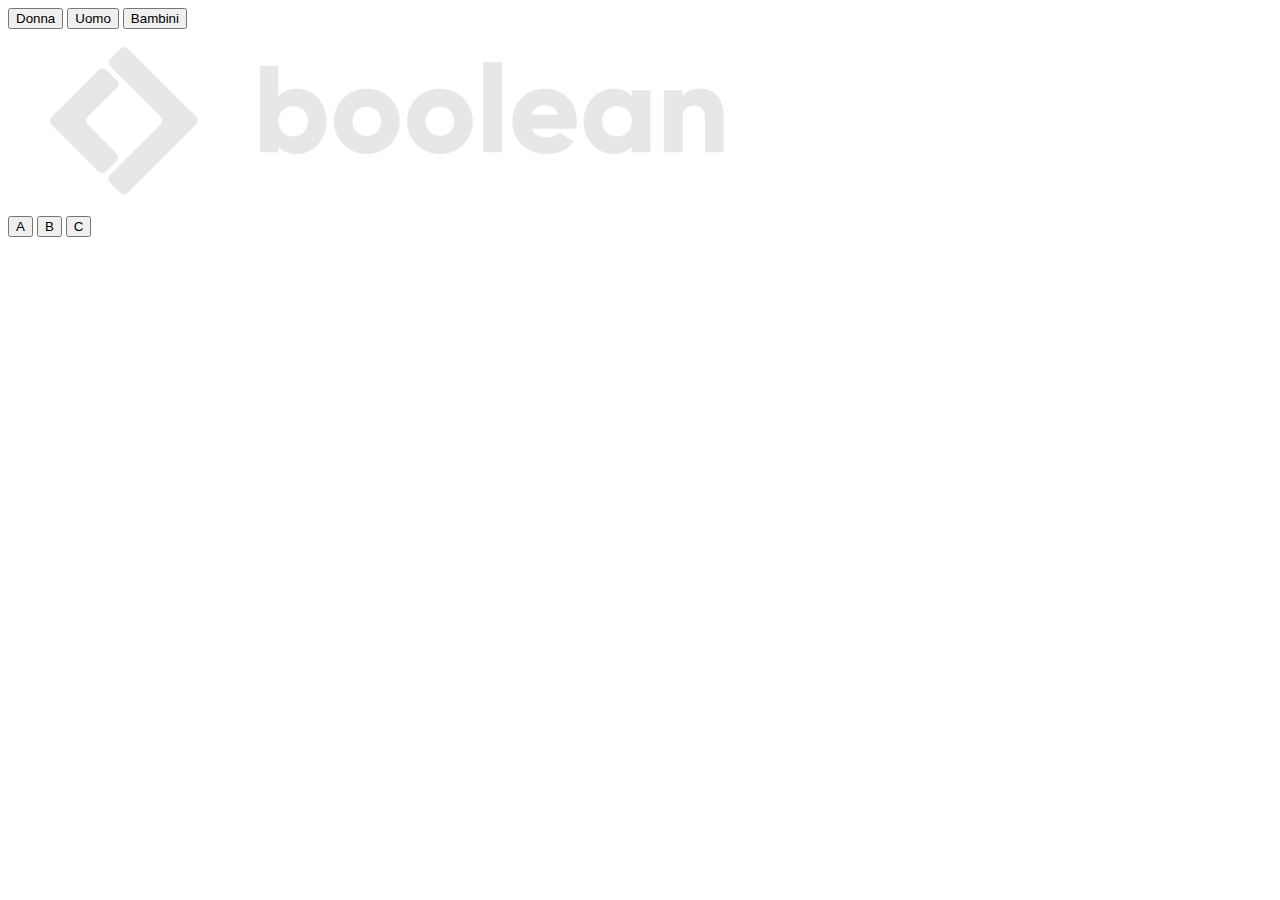
==== index.html @ 83ce1f0e "NEW REPO + FEAT header added" ====
<!DOCTYPE html>
<html lang="en">
<head>
    <meta charset="UTF-8">
    <meta http-equiv="X-UA-Compatible" content="IE=edge">
    <meta name="viewport" content="width=device-width, initial-scale=1.0">
    <title>Boolando</title>
</head>

<body>
    
    <header class="navbar fix">

        <div class="container1">

            <div class="row row-cols-3">

                <div class="col1 flex">

                    <button class="gender-button">Donna</button>
                    <button class="gender-button">Uomo</button>
                    <button class="gender-button">Bambini</button>

                </div>

                <div class="col2 flex">

                    <figure>
                        <img src="./img/img-webp/boolean-logo.png" alt="logo boolean">
                    </figure>

                </div>

                <div class="col3 flex">

                    <button class="icon-button">A</button>
                    <button class="icon-button">B</button>
                    <button class="icon-button">C</button>

                </div>

            </div>

        </div>

    </header>

    <main></main>

    <footer></footer>

</body>

</html>
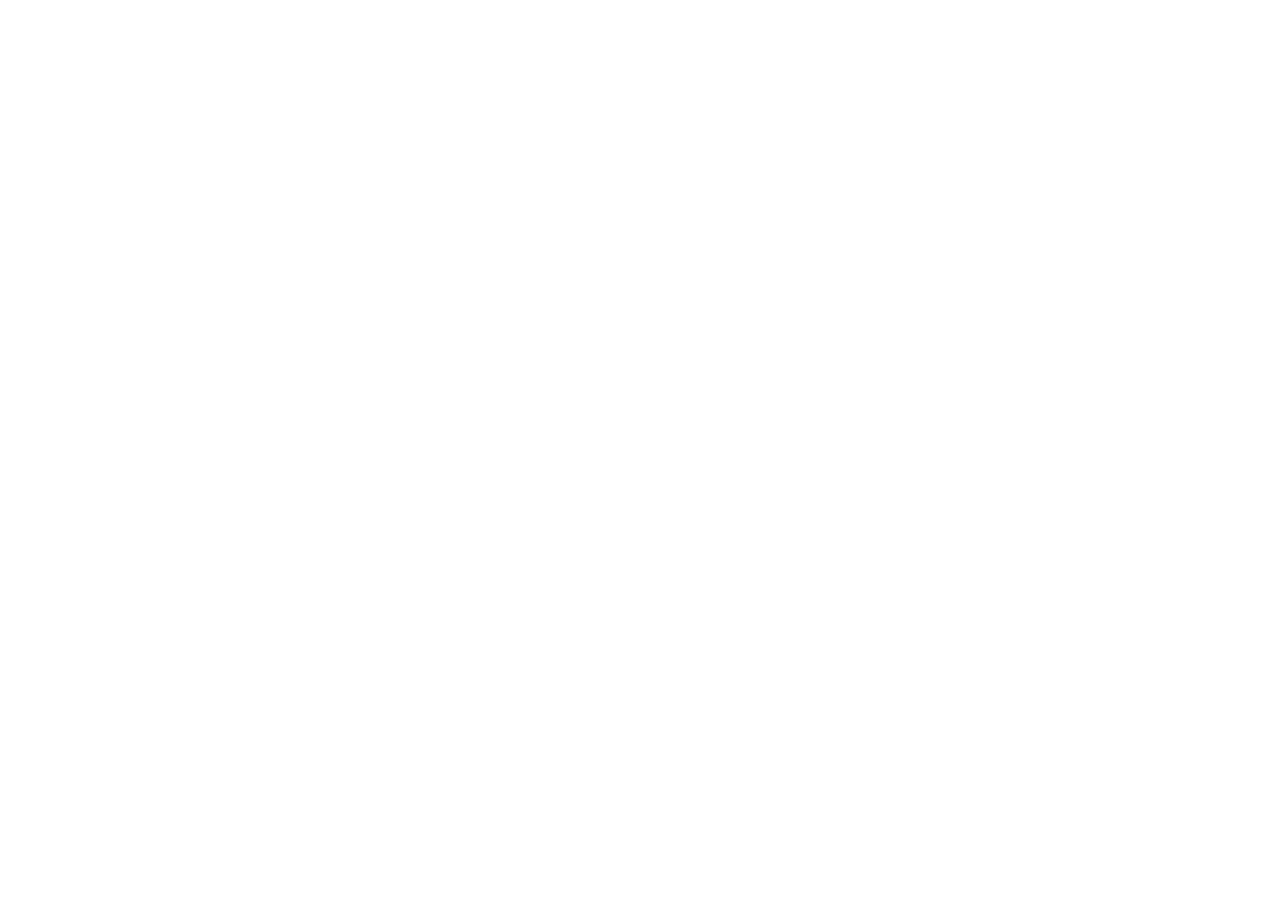
==== commit 7a74d8bb: "DEBUG navbar debug failed (waiting for ticket)" ====
--- a/index.html
+++ b/index.html
@@ -5,13 +5,14 @@
     <meta http-equiv="X-UA-Compatible" content="IE=edge">
     <meta name="viewport" content="width=device-width, initial-scale=1.0">
     <title>Boolando</title>
+    <link rel="stylesheet" href="./css/style.css">
 </head>
 
 <body>
     
     <header class="navbar fix">
 
-        <div class="container1">
+        <!-- <div class="container1">
 
             <div class="row row-cols-3">
 
@@ -25,7 +26,7 @@
 
                 <div class="col2 flex">
 
-                    <figure>
+                    <figure class="logo">
                         <img src="./img/img-webp/boolean-logo.png" alt="logo boolean">
                     </figure>
 
@@ -41,11 +42,13 @@
 
             </div>
 
-        </div>
+        </div> -->
 
     </header>
 
-    <main></main>
+    <main>
+
+    </main>
 
     <footer></footer>
 
--- a/css/style.css
+++ b/css/style.css
@@ -0,0 +1,15 @@
+* {
+    margin: 0 auto;
+    padding: 0;
+    box-sizing: border-box;
+}
+
+.navbar {
+    min-height: 10vh;
+    background-color: orangered;
+    position: fixed;
+    top: 0;
+}
+
+
+
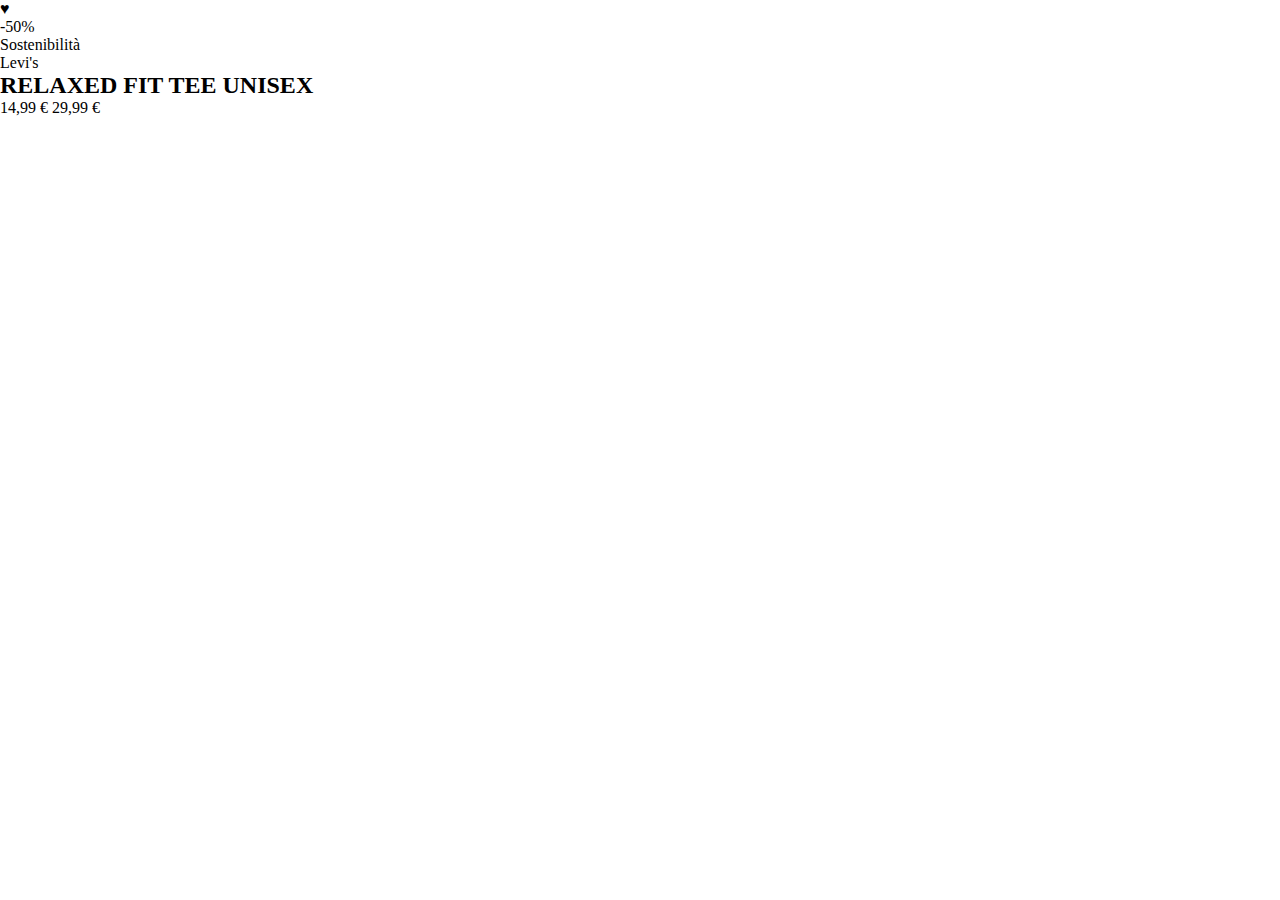
==== commit 02750ede: "FEAT base chart added to products section" ====
--- a/index.html
+++ b/index.html
@@ -10,11 +10,11 @@
 
 <body>
     
-    <header class="navbar fix">
+    <header class="navbar">
 
         <!-- <div class="container1">
 
-            <div class="row row-cols-3">
+            <div class="row row-cols-3a">
 
                 <div class="col1 flex">
 
@@ -48,6 +48,54 @@
 
     <main>
 
+        <section class="products">
+
+            <div class="container1">
+
+                <div class="row row-cols-3b flex">
+
+                    <div class="col1">
+
+                        <div class="card">
+
+                            <div class="product-img">
+
+                                <div class="like">
+                                    &hearts;
+                                </div>
+
+                                <div class="product-info">
+
+                                    <div class="discount">-50%</div>
+
+                                    <div class="sustainable">Sostenibilità</div>
+                                    
+                                </div>
+
+                            </div>
+
+                            <div class="product-desc">
+
+                                <span class="brand">Levi's</span>
+
+                                <h2 class="product-title">RELAXED FIT TEE UNISEX</h2>
+
+                                <data class="price">14,99 &euro;</data>
+
+                                <data class="original-price">29,99 &euro;</data>
+
+                            </div>
+
+                        </div>
+
+                    </div>
+                    
+                </div>
+
+            </div>
+
+        </section>
+
     </main>
 
     <footer></footer>
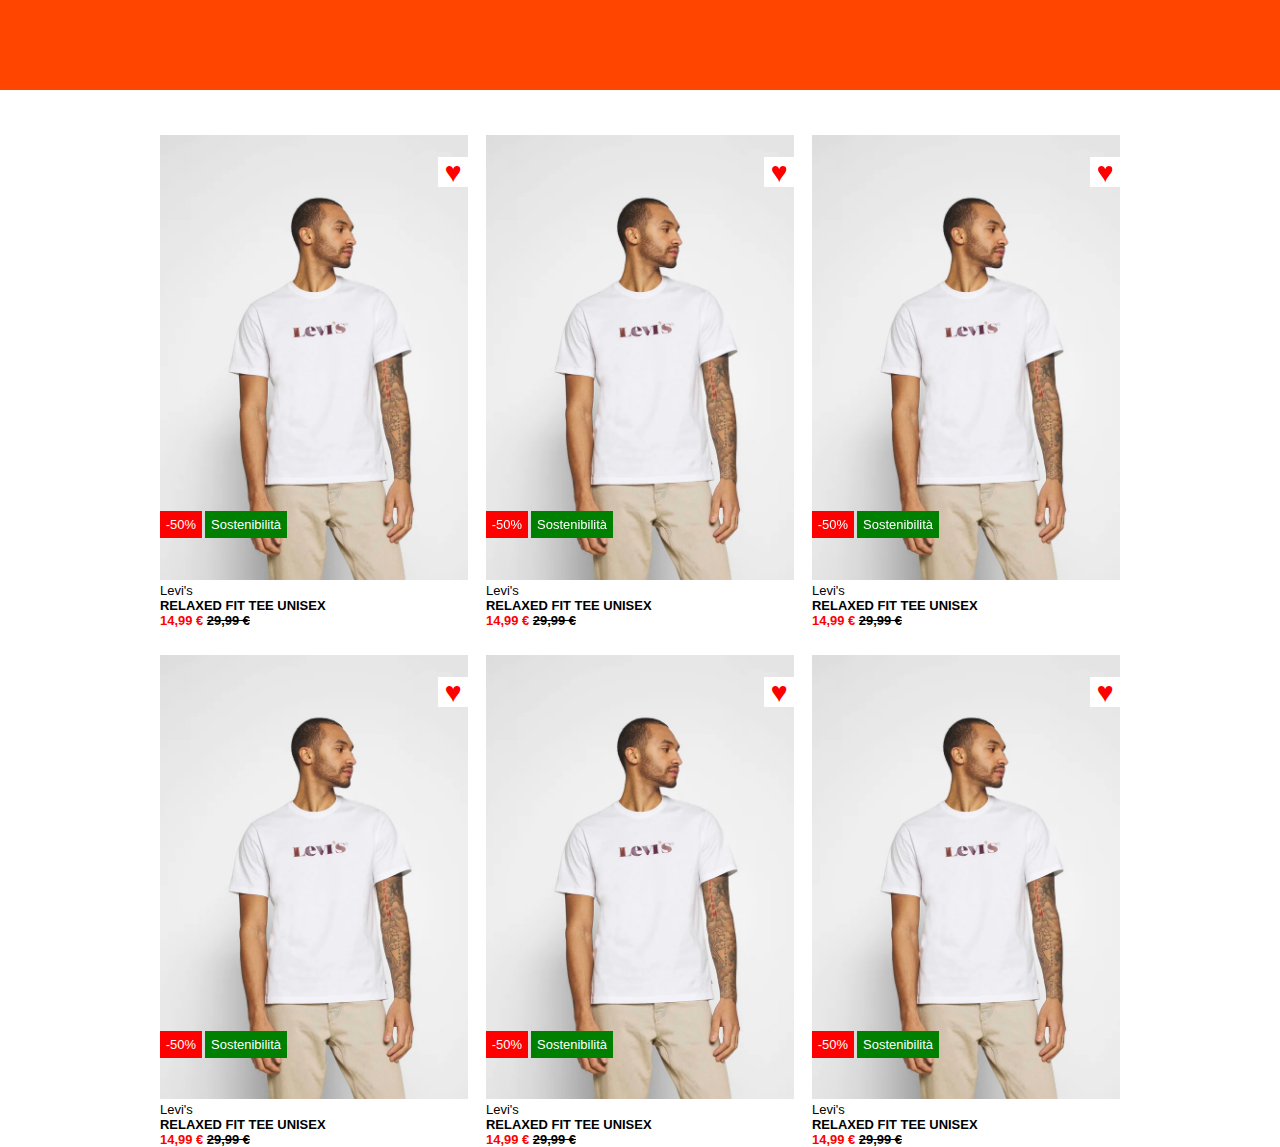
==== commit 065effc9: "EDIT html products section chart + STYLE added" ====
--- a/index.html
+++ b/index.html
@@ -54,22 +54,106 @@
 
                 <div class="row row-cols-3b flex">
 
-                    <div class="col1">
-
-                        <div class="card">
-
-                            <div class="product-img">
-
-                                <div class="like">
-                                    &hearts;
-                                </div>
-
-                                <div class="product-info">
-
-                                    <div class="discount">-50%</div>
-
-                                    <div class="sustainable">Sostenibilità</div>
-                                    
+                    <div class="col-card">
+
+                        <div class="card">
+
+                            <div class="product-img relative">
+
+                                <figure>
+                                    <img class="image" src="./img/img-webp/1.webp" alt="">
+                                </figure>
+
+                                <div class="like">
+                                    &hearts;
+                                </div>
+
+                                <div class="product-info">
+
+                                    <div class="discount">-50%</div>
+
+                                    <div class="sustainable">Sostenibilità</div>
+
+                                </div>
+
+                            </div>
+
+                            <div class="product-desc">
+
+                                <span class="brand">Levi's</span>
+
+                                <h2 class="product-title">RELAXED FIT TEE UNISEX</h2>
+
+                                <data class="price">14,99 &euro;</data>
+
+                                <data class="original-price">29,99 &euro;</data>
+
+                            </div>
+
+                        </div>
+
+                    </div>
+
+                    <div class="col-card">
+
+                        <div class="card">
+
+                            <div class="product-img relative">
+
+                                <figure>
+                                    <img class="image" src="./img/img-webp/1.webp" alt="">
+                                </figure>
+
+                                <div class="like">
+                                    &hearts;
+                                </div>
+
+                                <div class="product-info">
+
+                                    <div class="discount">-50%</div>
+
+                                    <div class="sustainable">Sostenibilità</div>
+
+                                </div>
+
+                            </div>
+
+                            <div class="product-desc">
+
+                                <span class="brand">Levi's</span>
+
+                                <h2 class="product-title">RELAXED FIT TEE UNISEX</h2>
+
+                                <data class="price">14,99 &euro;</data>
+
+                                <data class="original-price">29,99 &euro;</data>
+
+                            </div>
+
+                        </div>
+
+                    </div>
+
+                    <div class="col-card">
+
+                        <div class="card">
+
+                            <div class="product-img relative">
+
+                                <figure>
+                                    <img class="image" src="./img/img-webp/1.webp" alt="">
+                                </figure>
+
+                                <div class="like">
+                                    &hearts;
+                                </div>
+
+                                <div class="product-info">
+
+                                    <div class="discount">-50%</div>
+
+                                    <div class="sustainable">Sostenibilità</div>
+
                                 </div>
 
                             </div>
@@ -92,6 +176,130 @@
                     
                 </div>
 
+                <div class="row row-cols-3b flex">
+
+                    <div class="col-card">
+
+                        <div class="card">
+
+                            <div class="product-img relative">
+
+                                <figure>
+                                    <img class="image" src="./img/img-webp/1.webp" alt="">
+                                </figure>
+
+                                <div class="like">
+                                    &hearts;
+                                </div>
+
+                                <div class="product-info">
+
+                                    <div class="discount">-50%</div>
+
+                                    <div class="sustainable">Sostenibilità</div>
+
+                                </div>
+
+                            </div>
+
+                            <div class="product-desc">
+
+                                <span class="brand">Levi's</span>
+
+                                <h2 class="product-title">RELAXED FIT TEE UNISEX</h2>
+
+                                <data class="price">14,99 &euro;</data>
+
+                                <data class="original-price">29,99 &euro;</data>
+
+                            </div>
+
+                        </div>
+
+                    </div>
+
+                    <div class="col-card">
+
+                        <div class="card">
+
+                            <div class="product-img relative">
+
+                                <figure>
+                                    <img class="image" src="./img/img-webp/1.webp" alt="">
+                                </figure>
+
+                                <div class="like">
+                                    &hearts;
+                                </div>
+
+                                <div class="product-info">
+
+                                    <div class="discount">-50%</div>
+
+                                    <div class="sustainable">Sostenibilità</div>
+
+                                </div>
+
+                            </div>
+
+                            <div class="product-desc">
+
+                                <span class="brand">Levi's</span>
+
+                                <h2 class="product-title">RELAXED FIT TEE UNISEX</h2>
+
+                                <data class="price">14,99 &euro;</data>
+
+                                <data class="original-price">29,99 &euro;</data>
+
+                            </div>
+
+                        </div>
+
+                    </div>
+
+                    <div class="col-card">
+
+                        <div class="card">
+
+                            <div class="product-img relative">
+
+                                <figure>
+                                    <img class="image" src="./img/img-webp/1.webp" alt="">
+                                </figure>
+
+                                <div class="like">
+                                    &hearts;
+                                </div>
+
+                                <div class="product-info">
+
+                                    <div class="discount">-50%</div>
+
+                                    <div class="sustainable">Sostenibilità</div>
+
+                                </div>
+
+                            </div>
+
+                            <div class="product-desc">
+
+                                <span class="brand">Levi's</span>
+
+                                <h2 class="product-title">RELAXED FIT TEE UNISEX</h2>
+
+                                <data class="price">14,99 &euro;</data>
+
+                                <data class="original-price">29,99 &euro;</data>
+
+                            </div>
+
+                        </div>
+
+                    </div>
+                    
+                </div>
+
             </div>
 
         </section>
--- a/css/style.css
+++ b/css/style.css
@@ -2,14 +2,145 @@
     margin: 0 auto;
     padding: 0;
     box-sizing: border-box;
+    font-family: sans-serif;
+    font-size: 0.9rem;
 }
 
 .navbar {
-    min-height: 10vh;
+    height: 10vh;
+    width: 100vw;;
     background-color: orangered;
     position: fixed;
     top: 0;
+    left: 0;
+}
+
+/************
+CONTAINER
+*************/
+.container1 {   
+    max-width: 75vw;
+}
+
+/************
+FLEX
+*************/
+.flex {
+    display: flex;
+}
+
+.products {
+    margin-top: 15vh;
+}
+
+/************
+POSITION RELATIVE
+*************/
+
+.relative {
+    position: relative;
+}
+
+/************
+ROW
+*************/
+
+.row-cols-3b {
+    margin-bottom: 3vh;
+}
+
+.container1 .row-cols-3b:last-child {
+    margin-bottom: 0;
+}
+
+/************
+CARD MARGIN
+*************/
+.row-cols-3b .col-card {
+    margin-right: 2vh;
+}
+
+.row-cols-3b :last-child {
+    margin-right: 0;
+}
+
+/************
+CARD
+*************/
+
+.col-card {
+    flex-basis: calc(100%/3);
+}
+
+.product-img {
+  width: 100%;
+}
+
+.image {
+    width: 100%;
+}
+
+/************
+PRODUCT INFO
+*************/
+
+.product-info {
+    position: absolute;
+    left: 0;
+    bottom: 10%;
+}
+
+.discount,
+.sustainable {
+    display: inline-block;
+    color: white;
+    padding: 0.4rem;
+}
+
+.discount {
+    background-color: red;
+}
+
+.sustainable {
+    background-color: green;
+}
+
+/************
+LIKE
+*************/
+
+.like {
+    position: absolute;
+    right: 0;
+    top: 5%;
+    width: 30px;
+    height: 30px;
+    background-color: white;
+    font-size: 2rem;
+    text-align: center;
+    line-height: 30px;
+    color: red;
+}
+
+/************
+PRODUCT DESC
+*************/
+
+.price {
+    font-weight: bold;
+    color: red;
+}
+
+.original-price {
+    font-weight: bold;
+    text-decoration: line-through;
 }
 
 
 
+
+
+
+
+
+
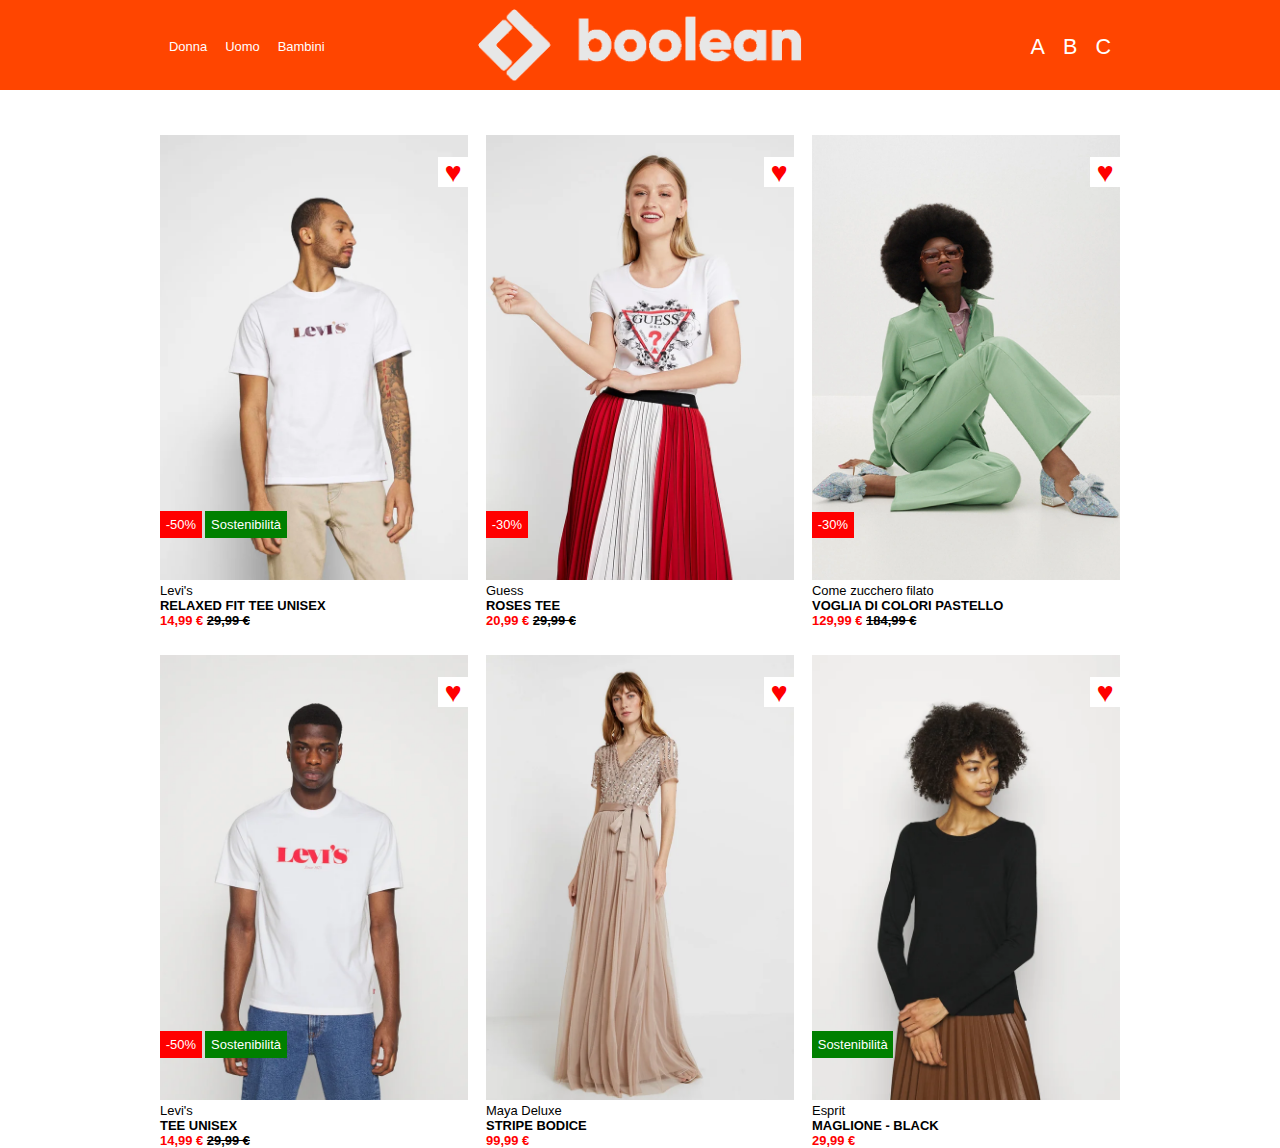
==== commit 37ce900f: "FEAT + STYLE header completed" ====
--- a/index.html
+++ b/index.html
@@ -12,9 +12,9 @@
     
     <header class="navbar">
 
-        <!-- <div class="container1">
-
-            <div class="row row-cols-3a">
+        <div class="container1">
+
+            <div class="row row-cols-3a flex">
 
                 <div class="col1 flex">
 
@@ -26,8 +26,8 @@
 
                 <div class="col2 flex">
 
-                    <figure class="logo">
-                        <img src="./img/img-webp/boolean-logo.png" alt="logo boolean">
+                    <figure>
+                        <img class="logo" src="./img/img-webp/boolean-logo.png" alt="logo boolean">
                     </figure>
 
                 </div>
@@ -42,7 +42,7 @@
 
             </div>
 
-        </div> -->
+        </div>
 
     </header>
 
@@ -101,7 +101,87 @@
                             <div class="product-img relative">
 
                                 <figure>
-                                    <img class="image" src="./img/img-webp/1.webp" alt="">
+                                    <img class="image" src="./img/img-webp/2.webp" alt="">
+                                </figure>
+
+                                <div class="like">
+                                    &hearts;
+                                </div>
+
+                                <div class="product-info">
+
+                                    <div class="discount">-30%</div>
+
+                                </div>
+
+                            </div>
+
+                            <div class="product-desc">
+
+                                <span class="brand">Guess</span>
+
+                                <h2 class="product-title">ROSES TEE</h2>
+
+                                <data class="price">20,99 &euro;</data>
+
+                                <data class="original-price">29,99 &euro;</data>
+
+                            </div>
+
+                        </div>
+
+                    </div>
+
+                    <div class="col-card">
+
+                        <div class="card">
+
+                            <div class="product-img relative">
+
+                                <figure>
+                                    <img class="image" src="./img/img-webp/3.webp" alt="">
+                                </figure>
+
+                                <div class="like">
+                                    &hearts;
+                                </div>
+
+                                <div class="product-info">
+
+                                    <div class="discount">-30%</div>
+
+                                </div>
+
+                            </div>
+
+                            <div class="product-desc">
+
+                                <span class="brand">Come zucchero filato</span>
+
+                                <h2 class="product-title">VOGLIA DI COLORI PASTELLO</h2>
+
+                                <data class="price">129,99 &euro;</data>
+
+                                <data class="original-price">184,99 &euro;</data>
+
+                            </div>
+
+                        </div>
+
+                    </div>
+                    
+                </div>
+
+                <div class="row row-cols-3b flex">
+
+                    <div class="col-card">
+
+                        <div class="card">
+
+                            <div class="product-img relative">
+
+                                <figure>
+                                    <img class="image" src="./img/img-webp/4.webp" alt="">
                                 </figure>
 
                                 <div class="like">
@@ -122,7 +202,7 @@
 
                                 <span class="brand">Levi's</span>
 
-                                <h2 class="product-title">RELAXED FIT TEE UNISEX</h2>
+                                <h2 class="product-title">TEE UNISEX</h2>
 
                                 <data class="price">14,99 &euro;</data>
 
@@ -141,16 +221,44 @@
                             <div class="product-img relative">
 
                                 <figure>
-                                    <img class="image" src="./img/img-webp/1.webp" alt="">
-                                </figure>
-
-                                <div class="like">
-                                    &hearts;
-                                </div>
-
-                                <div class="product-info">
-
-                                    <div class="discount">-50%</div>
+                                    <img class="image" src="./img/img-webp/5.webp" alt="">
+                                </figure>
+
+                                <div class="like">
+                                    &hearts;
+                                </div>
+
+                            </div>
+
+                            <div class="product-desc">
+
+                                <span class="brand">Maya Deluxe</span>
+
+                                <h2 class="product-title">STRIPE BODICE</h2>
+
+                                <data class="price">99,99 &euro;</data>
+
+                            </div>
+
+                        </div>
+
+                    </div>
+
+                    <div class="col-card">
+
+                        <div class="card">
+
+                            <div class="product-img relative">
+
+                                <figure>
+                                    <img class="image" src="./img/img-webp/6.webp" alt="">
+                                </figure>
+
+                                <div class="like">
+                                    &hearts;
+                                </div>
+
+                                <div class="product-info">
 
                                     <div class="sustainable">Sostenibilità</div>
 
@@ -160,13 +268,11 @@
 
                             <div class="product-desc">
 
-                                <span class="brand">Levi's</span>
-
-                                <h2 class="product-title">RELAXED FIT TEE UNISEX</h2>
-
-                                <data class="price">14,99 &euro;</data>
-
-                                <data class="original-price">29,99 &euro;</data>
+                                <span class="brand">Esprit</span>
+
+                                <h2 class="product-title">MAGLIONE - BLACK</h2>
+
+                                <data class="price">29,99 &euro;</data>
 
                             </div>
 
@@ -176,130 +282,6 @@
                     
                 </div>
 
-                <div class="row row-cols-3b flex">
-
-                    <div class="col-card">
-
-                        <div class="card">
-
-                            <div class="product-img relative">
-
-                                <figure>
-                                    <img class="image" src="./img/img-webp/1.webp" alt="">
-                                </figure>
-
-                                <div class="like">
-                                    &hearts;
-                                </div>
-
-                                <div class="product-info">
-
-                                    <div class="discount">-50%</div>
-
-                                    <div class="sustainable">Sostenibilità</div>
-
-                                </div>
-
-                            </div>
-
-                            <div class="product-desc">
-
-                                <span class="brand">Levi's</span>
-
-                                <h2 class="product-title">RELAXED FIT TEE UNISEX</h2>
-
-                                <data class="price">14,99 &euro;</data>
-
-                                <data class="original-price">29,99 &euro;</data>
-
-                            </div>
-
-                        </div>
-
-                    </div>
-
-                    <div class="col-card">
-
-                        <div class="card">
-
-                            <div class="product-img relative">
-
-                                <figure>
-                                    <img class="image" src="./img/img-webp/1.webp" alt="">
-                                </figure>
-
-                                <div class="like">
-                                    &hearts;
-                                </div>
-
-                                <div class="product-info">
-
-                                    <div class="discount">-50%</div>
-
-                                    <div class="sustainable">Sostenibilità</div>
-
-                                </div>
-
-                            </div>
-
-                            <div class="product-desc">
-
-                                <span class="brand">Levi's</span>
-
-                                <h2 class="product-title">RELAXED FIT TEE UNISEX</h2>
-
-                                <data class="price">14,99 &euro;</data>
-
-                                <data class="original-price">29,99 &euro;</data>
-
-                            </div>
-
-                        </div>
-
-                    </div>
-
-                    <div class="col-card">
-
-                        <div class="card">
-
-                            <div class="product-img relative">
-
-                                <figure>
-                                    <img class="image" src="./img/img-webp/1.webp" alt="">
-                                </figure>
-
-                                <div class="like">
-                                    &hearts;
-                                </div>
-
-                                <div class="product-info">
-
-                                    <div class="discount">-50%</div>
-
-                                    <div class="sustainable">Sostenibilità</div>
-
-                                </div>
-
-                            </div>
-
-                            <div class="product-desc">
-
-                                <span class="brand">Levi's</span>
-
-                                <h2 class="product-title">RELAXED FIT TEE UNISEX</h2>
-
-                                <data class="price">14,99 &euro;</data>
-
-                                <data class="original-price">29,99 &euro;</data>
-
-                            </div>
-
-                        </div>
-
-                    </div>
-                    
-                </div>
-
             </div>
 
         </section>
--- a/css/style.css
+++ b/css/style.css
@@ -5,6 +5,10 @@
     font-family: sans-serif;
     font-size: 0.9rem;
 }
+
+/************
+HEADER
+*************/
 
 .navbar {
     height: 10vh;
@@ -13,11 +17,36 @@
     position: fixed;
     top: 0;
     left: 0;
+    z-index: 1;
+    padding: 1vh;
+}
+
+.logo {
+    height: 8vh;
+}
+
+.gender-button,
+.icon-button {
+    background-color: orangered;
+    border: 0;
+    margin: 0;
+    padding: 1vh;
+    color: white;
+}
+
+.gender-button:hover,
+.icon-button:hover {
+  box-shadow: 0 0 1vh inset white;
+}
+
+.icon-button {
+    font-size: 1.5rem;;
 }
 
 /************
 CONTAINER
 *************/
+
 .container1 {   
     max-width: 75vw;
 }
@@ -25,6 +54,7 @@
 /************
 FLEX
 *************/
+
 .flex {
     display: flex;
 }
@@ -44,6 +74,31 @@
 /************
 ROW
 *************/
+
+.row-cols-3a {
+    align-items: center;
+    margin: 0;
+}
+
+/************
+COLUMN
+*************/
+
+.row-cols-3a [class^="col"] {
+    flex-basis: calc(100%/3);
+}
+
+.col1 {
+    justify-content: flex-start;
+}
+
+.col2 {
+    justify-content: center;
+}
+
+.col3 {
+    justify-content: flex-end;
+}
 
 .row-cols-3b {
     margin-bottom: 3vh;
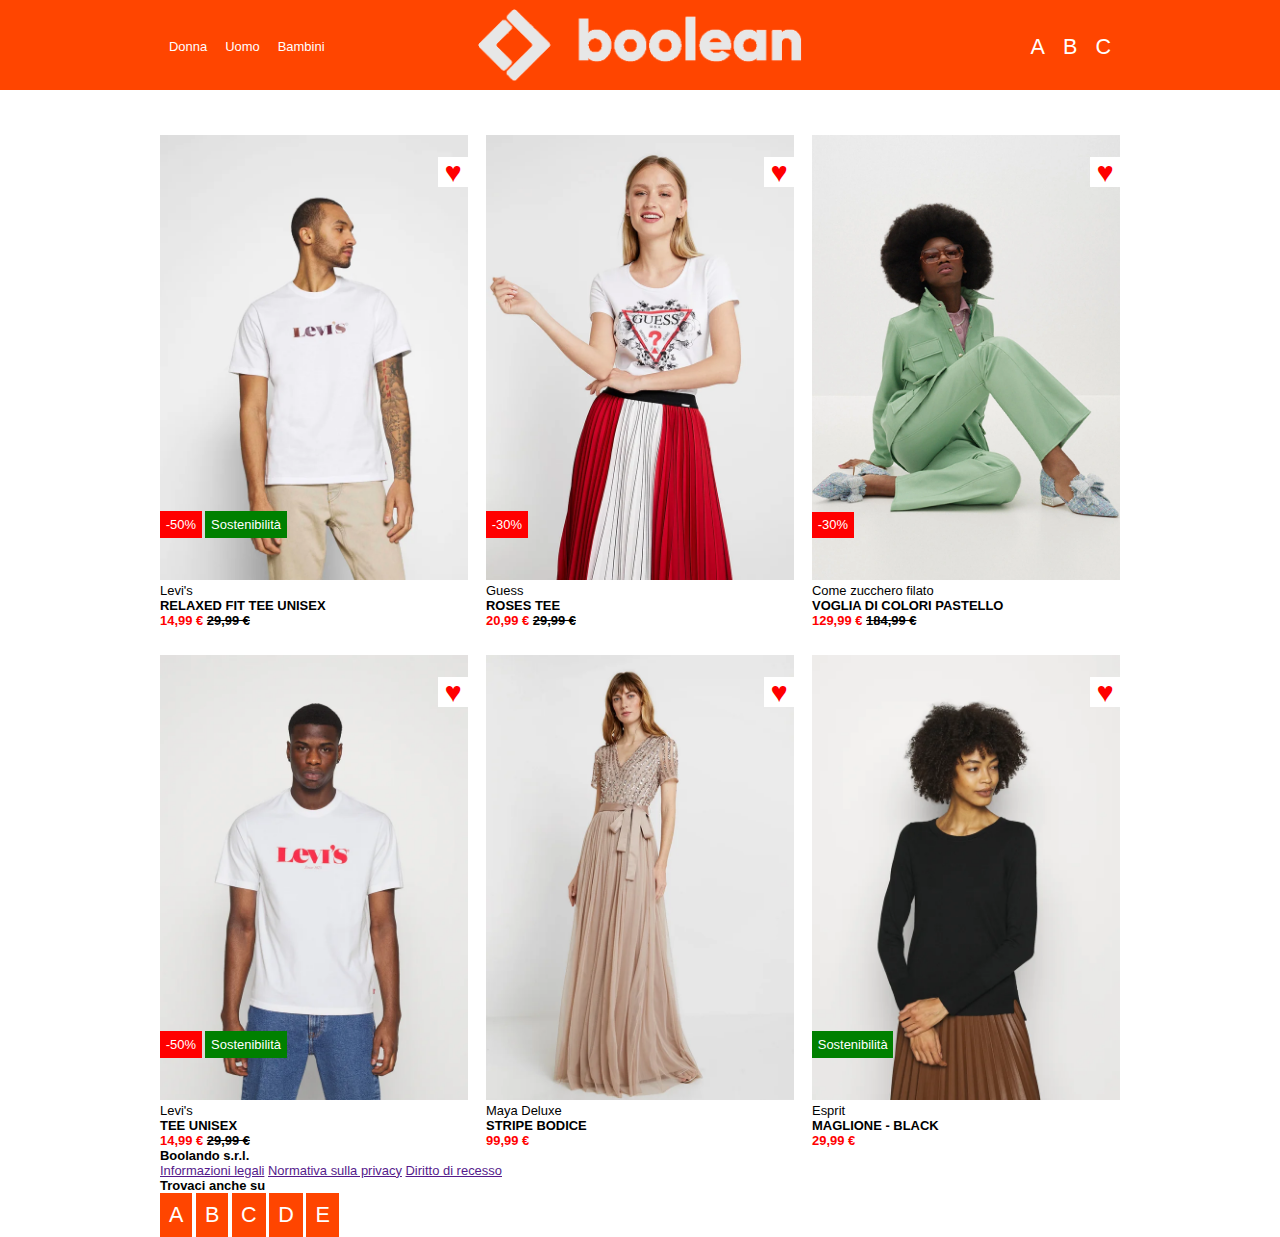
==== commit d17c13fc: "FEAT footer base chart added" ====
--- a/index.html
+++ b/index.html
@@ -288,7 +288,39 @@
 
     </main>
 
-    <footer></footer>
+    <footer>
+
+        <div class="container1">
+
+            <div class="row row-cols-2">
+
+                <div class="col1">
+
+                    <h2 class="boolando-srl">Boolando s.r.l.</h2>
+
+                    <a class="info-link" href="">Informazioni legali</a>
+                    <a class="info-link" href="">Normativa sulla privacy</a>
+                    <a class="info-link" href="">Diritto di recesso</a>
+
+                </div>
+
+                <div class="col2">
+
+                    <h3>Trovaci anche su</h3>
+
+                    <button class="icon-button">A</button>
+                    <button class="icon-button">B</button>
+                    <button class="icon-button">C</button>
+                    <button class="icon-button">D</button>
+                    <button class="icon-button">E</button>
+
+                </div>
+
+            </div>
+
+        </div>
+
+    </footer>
 
 </body>
 
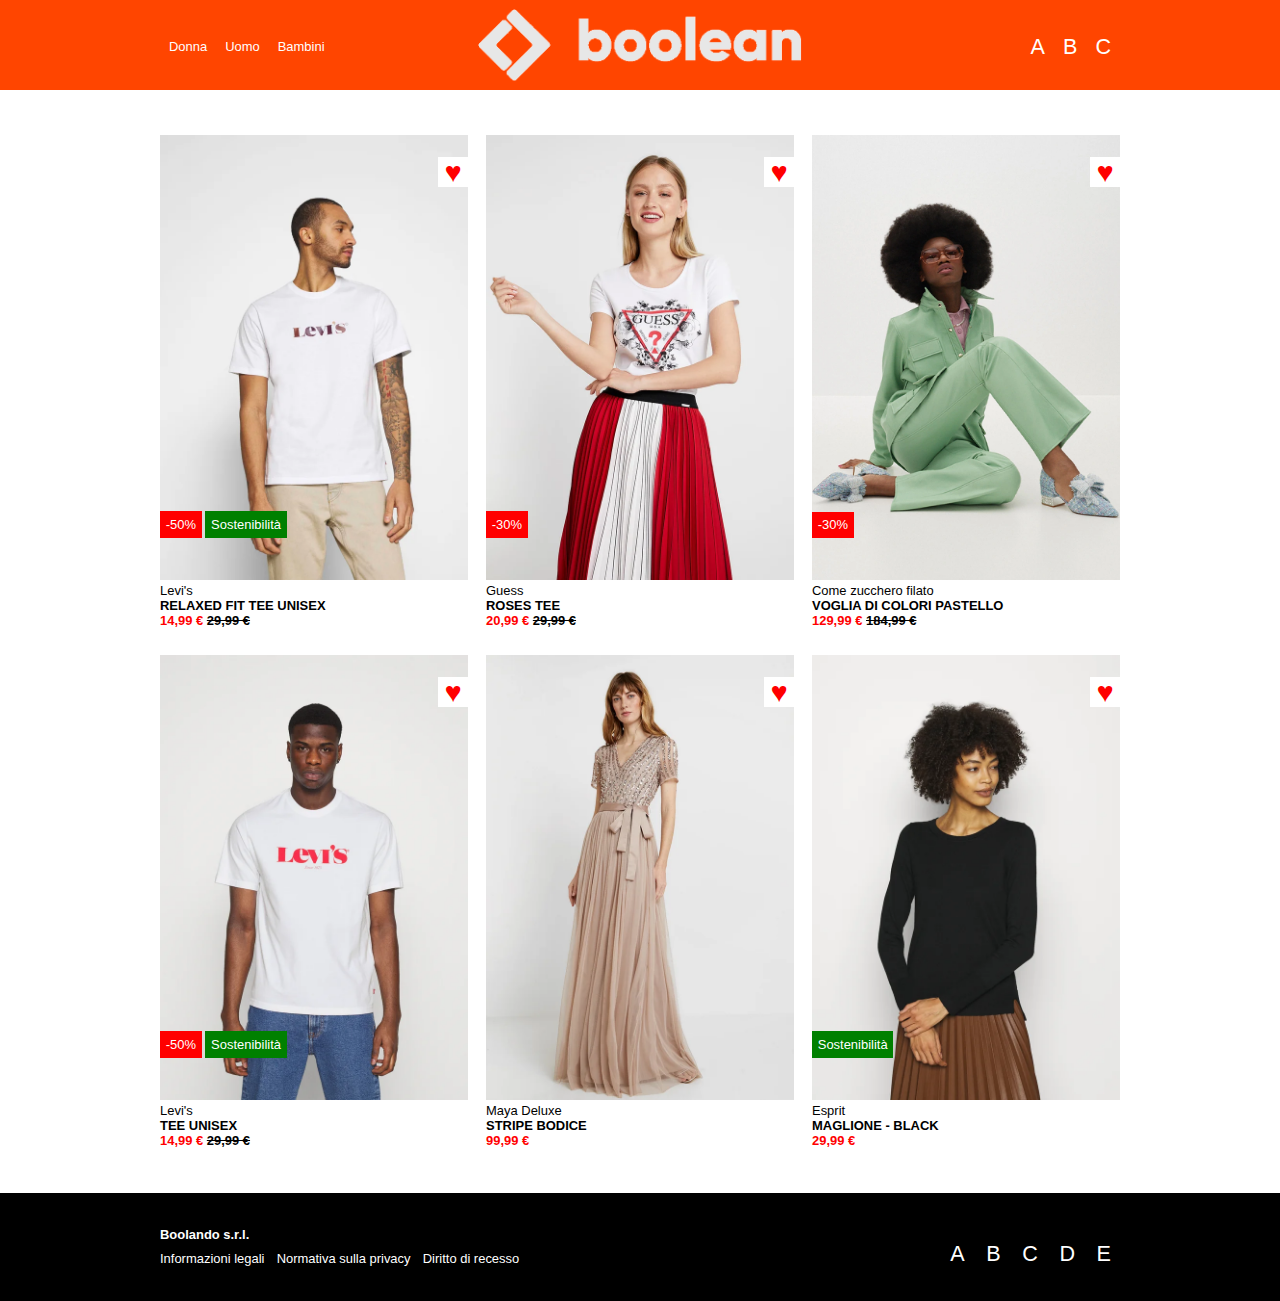
==== commit 003a0e9c: "EDIT html + STYLE added to footer" ====
--- a/index.html
+++ b/index.html
@@ -292,7 +292,7 @@
 
         <div class="container1">
 
-            <div class="row row-cols-2">
+            <div class="row row-cols-2 flex">
 
                 <div class="col1">
 
--- a/css/style.css
+++ b/css/style.css
@@ -44,6 +44,38 @@
 }
 
 /************
+FOOTER
+*************/
+
+footer {
+    margin-top: 5vh;
+    background-color: black;
+}
+
+.boolando-srl {
+    color: white;
+    padding-bottom: 1vh;
+}
+
+.info-link {
+    text-decoration: none;
+    color: white;
+    padding: 0 0.3rem;
+}
+
+.row-cols-2 .col1 :nth-child(2) {
+    padding-left: 0;
+}
+
+.info-link:hover {
+    text-decoration: underline;
+}
+
+footer .icon-button {
+    background-color: black;
+}
+
+/************
 CONTAINER
 *************/
 
@@ -80,6 +112,12 @@
     margin: 0;
 }
 
+.row-cols-2 {
+    justify-content: space-between;
+    height: 12vh;
+    align-items:  center;
+}
+
 /************
 COLUMN
 *************/
@@ -88,15 +126,15 @@
     flex-basis: calc(100%/3);
 }
 
-.col1 {
+.row-cols-3a .col1 {
     justify-content: flex-start;
 }
 
-.col2 {
+.row-cols-3a .col2 {
     justify-content: center;
 }
 
-.col3 {
+.row-cols-3a .col3 {
     justify-content: flex-end;
 }
 
@@ -106,6 +144,10 @@
 
 .container1 .row-cols-3b:last-child {
     margin-bottom: 0;
+}
+
+.row-cols-2 [class^="col"] {
+    margin: 0;
 }
 
 /************
